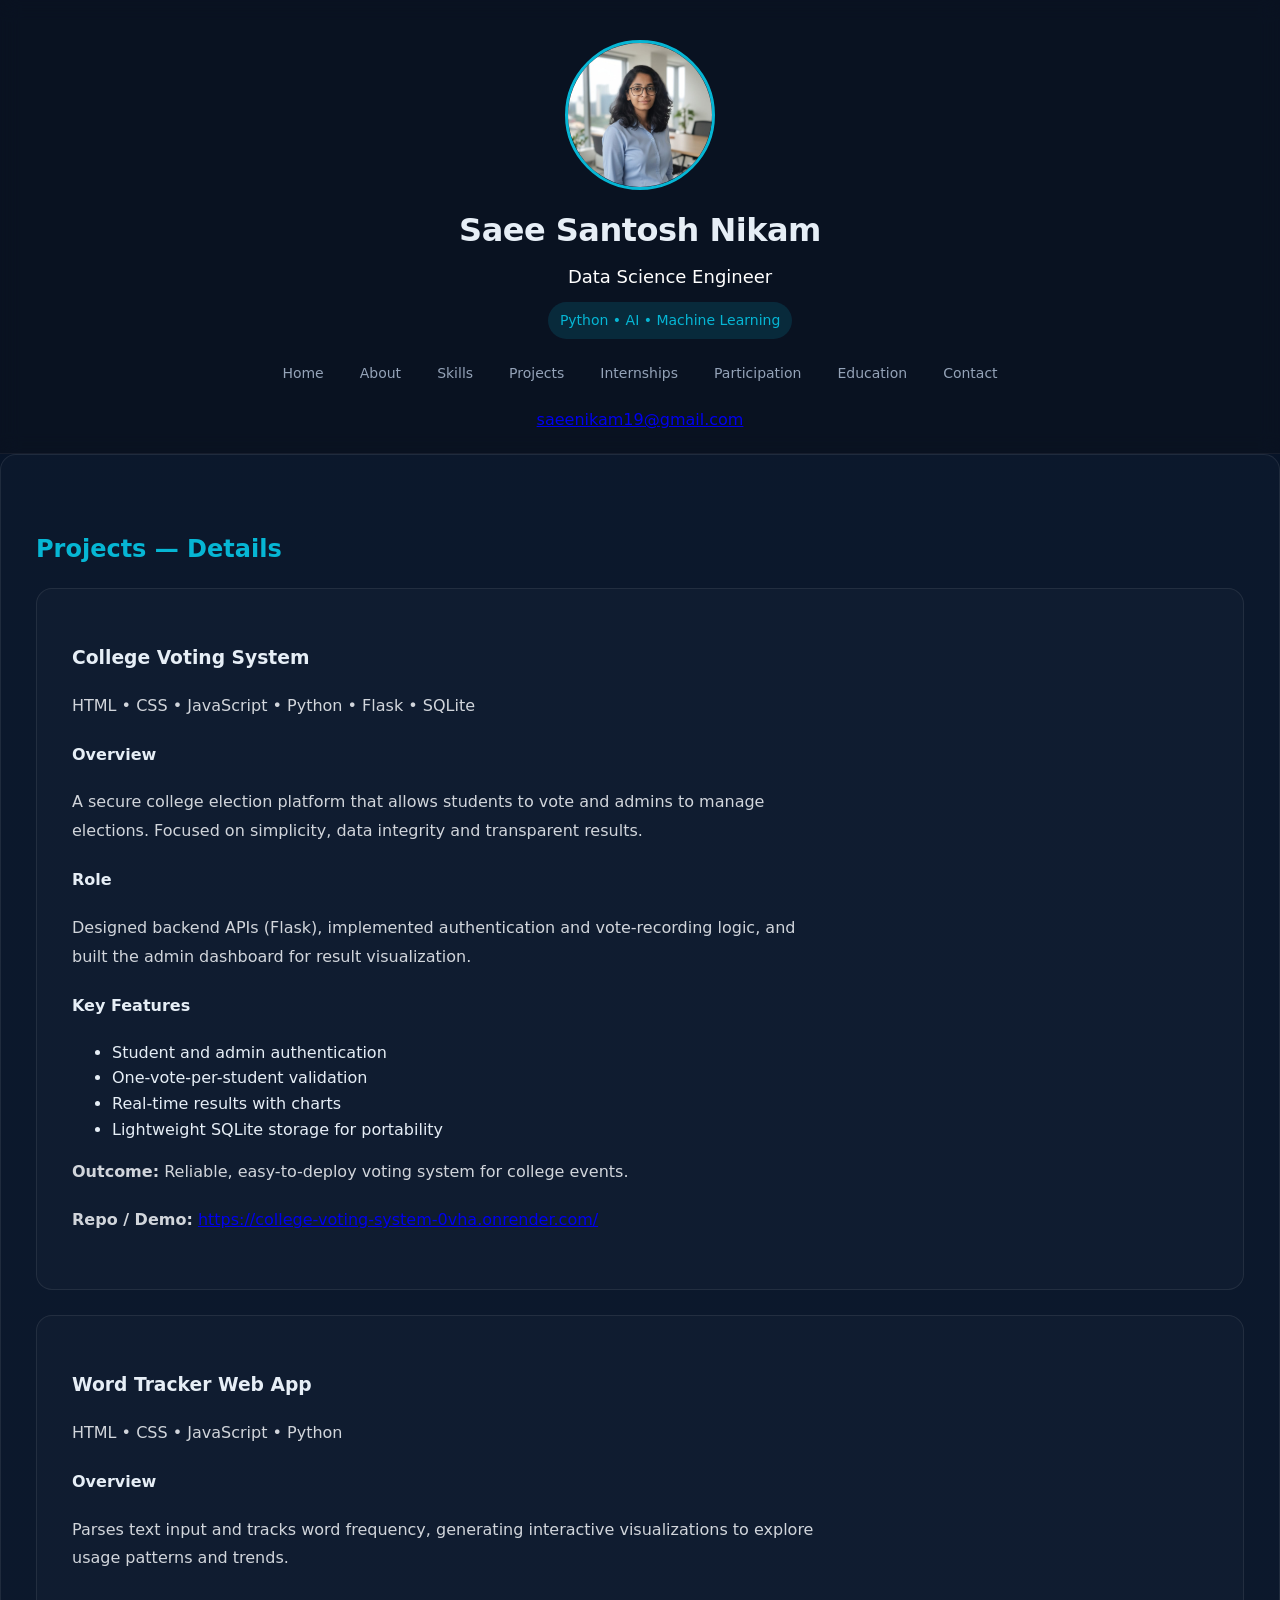
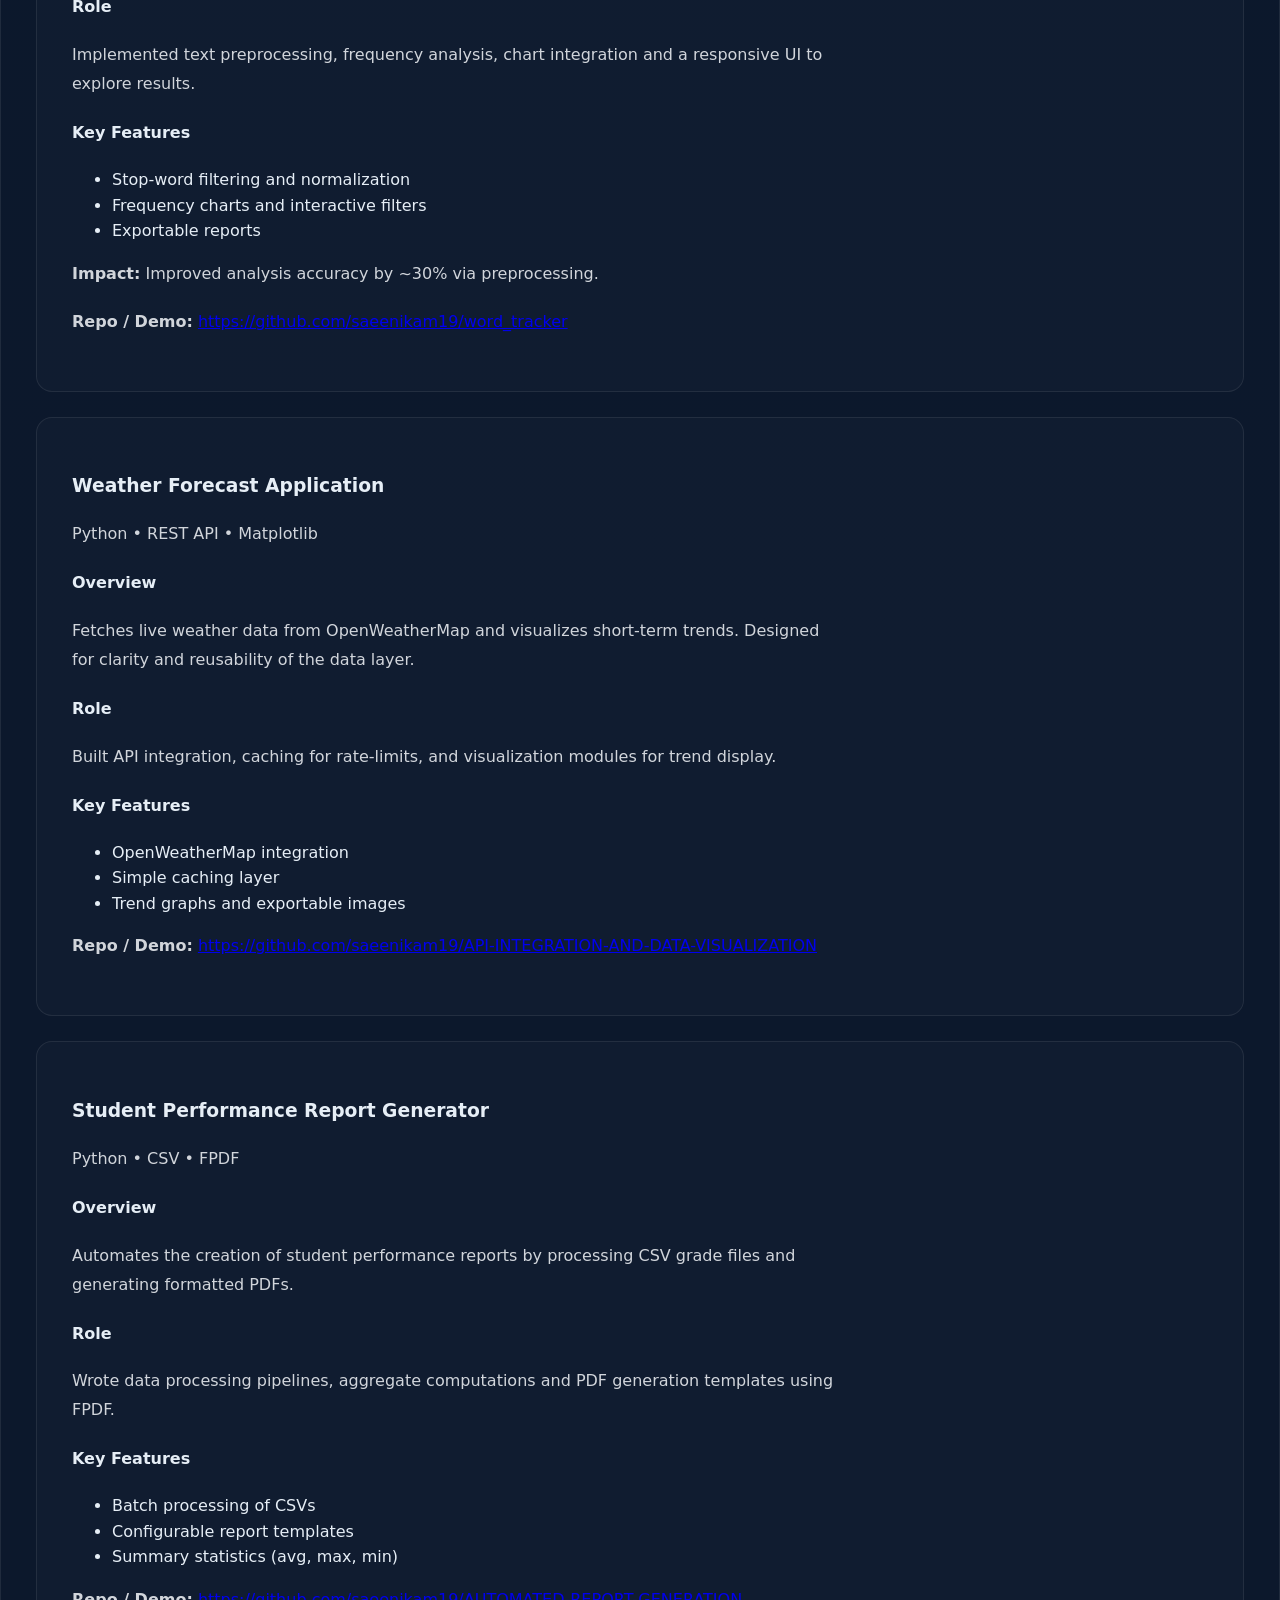
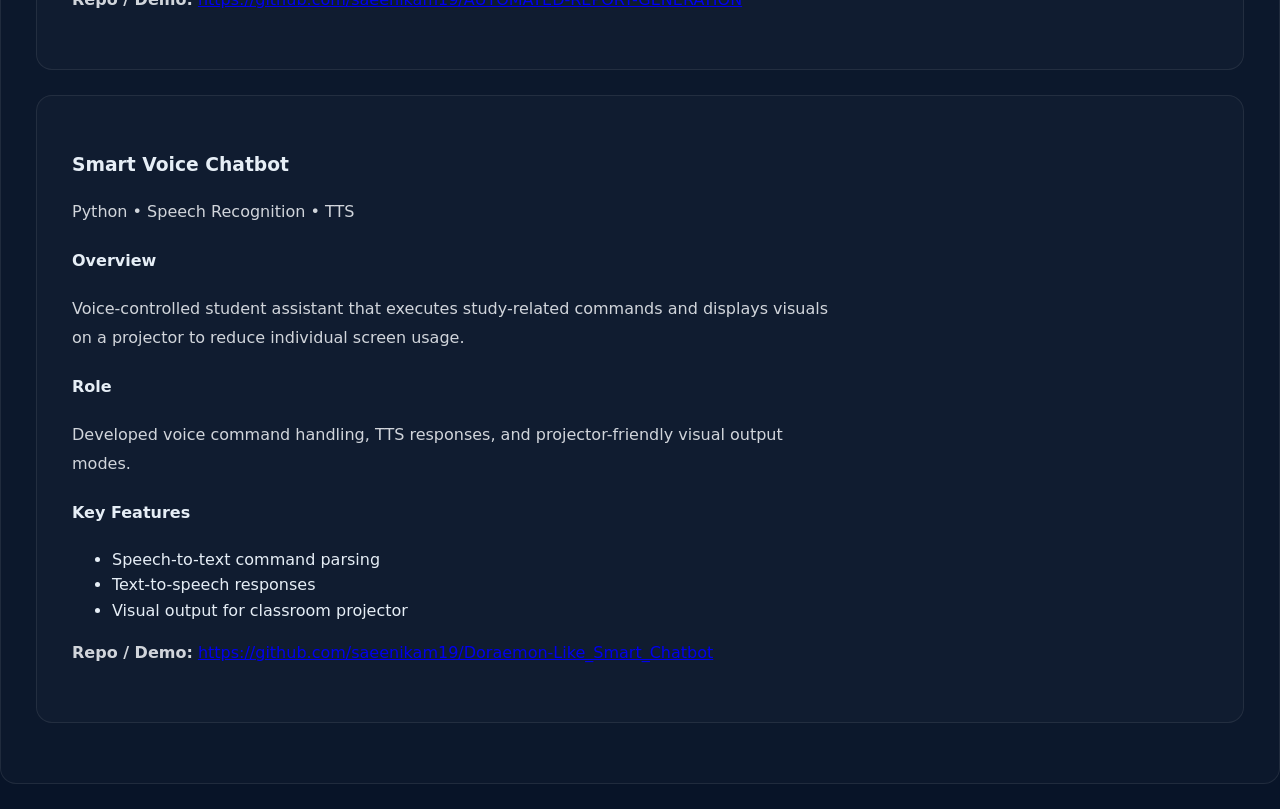
==== projects.html @ 454333f4 "Add files via upload" ====
<!doctype html>
<html lang="en">
<head>
    <meta charset="utf-8" />
    <meta name="viewport" content="width=device-width,initial-scale=1" />
    <title>Projects — Saee Nikam</title>
    <link rel="stylesheet" href="improved.css">
    </head>
      <header class="site-header">
            <div class="img-container">
      <img src="Profile.jpg.jpeg" alt="Description">
      </div>
    <div class="container header-inner">
      <div class="brand">
        <h1 class="name">Saee Santosh Nikam</h1>
      <p class="role">
  Data Science Engineer <br>
  <span>Python • AI • Machine Learning</span>
</p>
      </div>
      <nav class="main-nav">
<a href="index.html">Home</a>
<a href="about.html">About</a>
<a href="skills.html">Skills</a>
<a href="projects.html">Projects</a>
<a href="experience.html">Internships</a>
<a href="Participation.html">Participation</a>
<a href="education.html">Education</a>
<a href="contact.html">Contact</a>

      </nav>
      <div class="links"><a href="mailto:saeenikam19@gmail.com">saeenikam19@gmail.com</a></div>
    </div>
  </header>
<section id="participation" class="card">
      <h2>Projects — Details</h2>

      <article class="project">
        <h1>College Voting System</h1>
        <p class="tech">HTML • CSS • JavaScript • Python • Flask • SQLite</p>
        <h4>Overview</h4>
        <p>A secure college election platform that allows students to vote and admins to manage elections. Focused on simplicity, data integrity and transparent results.</p>
        <h4>Role</h4>
        <p>Designed backend APIs (Flask), implemented authentication and vote-recording logic, and built the admin dashboard for result visualization.</p>
        <h4>Key Features</h4>
        <ul>
          <li>Student and admin authentication</li>
          <li>One-vote-per-student validation</li>
          <li>Real-time results with charts</li>
          <li>Lightweight SQLite storage for portability</li>
        </ul>
        <p class="meta"><strong>Outcome:</strong> Reliable, easy-to-deploy voting system for college events.</p>
        <p class="meta"><strong>Repo / Demo:</strong> <a href="https://college-voting-system-0vha.onrender.com/">https://college-voting-system-0vha.onrender.com/</a></p>
      </article>

      <article class="project" >
        <h1>Word Tracker Web App</h1>
        <p class="tech">HTML • CSS • JavaScript • Python</p>
        <h4>Overview</h4>
        <p>Parses text input and tracks word frequency, generating interactive visualizations to explore usage patterns and trends.</p>
        <h4>Role</h4>
        <p>Implemented text preprocessing, frequency analysis, chart integration and a responsive UI to explore results.</p>
        <h4>Key Features</h4>
        <ul>
          <li>Stop-word filtering and normalization</li>
          <li>Frequency charts and interactive filters</li>
          <li>Exportable reports</li>
        </ul>
        <p class="meta"><strong>Impact:</strong> Improved analysis accuracy by ~30% via preprocessing.</p>
        <p class="meta"><strong>Repo / Demo:</strong> <a href="https://github.com/saeenikam19/word_tracker">https://github.com/saeenikam19/word_tracker</a></p>
      </article>

      <article class="project" >
        <h1>Weather Forecast Application</h1>
        <p class="tech">Python • REST API • Matplotlib</p>
        <h4>Overview</h4>
        <p>Fetches live weather data from OpenWeatherMap and visualizes short-term trends. Designed for clarity and reusability of the data layer.</p>
        <h4>Role</h4>
        <p>Built API integration, caching for rate-limits, and visualization modules for trend display.</p>
        <h4>Key Features</h4>
        <ul>
          <li>OpenWeatherMap integration</li>
          <li>Simple caching layer</li>
          <li>Trend graphs and exportable images</li>
        </ul>
        <p class="meta"><strong>Repo / Demo:</strong> <a href="https://github.com/saeenikam19/API-INTEGRATION-AND-DATA-VISUALIZATION">https://github.com/saeenikam19/API-INTEGRATION-AND-DATA-VISUALIZATION</a></p>
      </article>

      <article class="project" >
        <h1>Student Performance Report Generator</h1>
        <p class="tech">Python • CSV • FPDF</p>
        <h4>Overview</h4>
        <p>Automates the creation of student performance reports by processing CSV grade files and generating formatted PDFs.</p>
        <h4>Role</h4>
        <p>Wrote data processing pipelines, aggregate computations and PDF generation templates using FPDF.</p>
        <h4>Key Features</h4>
        <ul>
          <li>Batch processing of CSVs</li>
          <li>Configurable report templates</li>
          <li>Summary statistics (avg, max, min)</li>
        </ul>
        <p class="meta"><strong>Repo / Demo:</strong> <a href="https://github.com/saeenikam19/AUTOMATED-REPORT-GENERATION">https://github.com/saeenikam19/AUTOMATED-REPORT-GENERATION</a></p>
      </article>

      <article class="project">
        <h1>Smart Voice Chatbot</h1>
        <p class="tech">Python • Speech Recognition • TTS</p>
        <h4>Overview</h4>
        <p>Voice-controlled student assistant that executes study-related commands and displays visuals on a projector to reduce individual screen usage.</p>
        <h4>Role</h4>
        <p>Developed voice command handling, TTS responses, and projector-friendly visual output modes.</p>
        <h4>Key Features</h4>
        <ul>
          <li>Speech-to-text command parsing</li>
          <li>Text-to-speech responses</li>
          <li>Visual output for classroom projector</li>
        </ul>
        <p class="meta"><strong>Repo / Demo:</strong> <a href="https://github.com/saeenikam19/Doraemon-Like_Smart_Chatbot">https://github.com/saeenikam19/Doraemon-Like_Smart_Chatbot</a></p>
      </article>

    </section>

</html>
---- improved.css ----
:root {
  --bg: #0f1724;
  --card-bg: rgba(255, 255, 255, 0.02);
  --card-border: rgba(255, 255, 255, 0.08);
  --accent: #06b6d4;
  --muted: #94a3b8;
  --text: #e6eef6;
  --text-soft: #d1d5db;
}

* {
  box-sizing: border-box;
}

body {
  margin: 0;
  font-family: 'Inter', system-ui, -apple-system, sans-serif;
  background: linear-gradient(180deg, #071428 0%, #081428 60%);
  color: var(--text);
  line-height: 1.6;
  min-height: 100vh;
  -webkit-font-smoothing: antialiased;
}

.container {
  max-width: 900px;
  margin: 0 auto;
  padding: 0 20px;
}

.site-header {
  background: rgba(11, 18, 32, 0.8);
  padding: 40px 0 20px 0;
  text-align: center;
  border-bottom: 1px solid rgba(255, 255, 255, 0.05);
  backdrop-filter: blur(10px);
}

.img-container {
  margin-bottom: 15px;
}

img {
  width: 150px;
  height: 150px;
  object-fit: cover;
  border-radius: 50%;
  border: 3px solid var(--accent);
  display: block;
  margin: 0 auto;
}

.name {
  font-size: 32px;
  margin: 10px 0 5px;
  font-weight: 700;
  letter-spacing: -0.5px;
}

.role {
  font-size: 18px;
  font-weight: 400px;
  margin-bottom: 15px;
  color: #ffffff;
  margin-left: 7%;
}

.role span {
  display: inline-block;
  margin-top: 8px;
  padding: 6px 12px;
  border-radius: 20px;
  background: rgba(6, 182, 212, 0.15);
  color: #06b6d4;
  font-size: 14px;
  font-weight: 500;
}

.main-nav {
  display: flex;
  justify-content: center;
  flex-wrap: wrap;
  gap: 8px;
  margin-bottom: 15px;
}

.main-nav a {
  color: var(--muted);
  text-decoration: none;
  padding: 8px 14px;
  border-radius: 8px;
  font-size: 14px;
  transition: 0.3s;
}

.main-nav a:hover, .main-nav a.active {
  color: var(--text);
  background: rgba(255, 255, 255, 0.05);
}

.main-nav a.active {
  background: var(--accent);
  color: #042029;
  font-weight: 600;
}

.card, .project, .participation-item, .experience-item {
  background: var(--card-bg);
  border: 1px solid var(--card-border);
  border-radius: 16px;
  padding: 35px;
  margin-bottom: 25px;
  transition: transform 0.2s ease, border-color 0.2s ease;
}

.card:hover, .project:hover, .participation-item:hover {
  border-color: rgba(6, 182, 212, 0.4);
  background: rgba(255, 255, 255, 0.03);
}

.card-header, .participation-header, .project-header {
  display: flex;
  justify-content: space-between;
  align-items: center;
  margin-bottom: 15px;
}
#participation .cta {
  display: inline-block;
  padding: 12px 28px;
  background: #06b6d4;
  color: white;
  text-decoration: none;
  font-weight: 600;
  border-radius: 8px;
  transition: background 0.3s ease, transform 0.2s ease;
}


#participation .cta:hover {
  background: #afbabd;
  transform: scale(1.05);
}
h2 { font-size: 24px; margin: 40px 0 20px; color: var(--accent); }
h3 { margin: 0; font-size: 20px; }


p {
  line-height: 1.8;             
  color: var(--text-soft);     
  font-size: 16px;              
  max-width: 75ch;              
  margin: 0 0 1.2rem 0;
}


.year, .tag {
  background: var(--accent);
  color: #042029;
  padding: 4px 12px;
  border-radius: 6px;
  font-size: 12px;
  font-weight: 700;
  white-space: nowrap;
}


@media (max-width: 768px) {
  .container { padding: 0 15px; }
  
  .card, .project, .participation-item {
    padding: 20px;
  }

  .card-header, .participation-header {
    flex-direction: column;
    align-items: flex-start;
    gap: 10px;
  }

  img {
    width: 120px;
    height: 120px;
  }

  .name { font-size: 24px; }
}
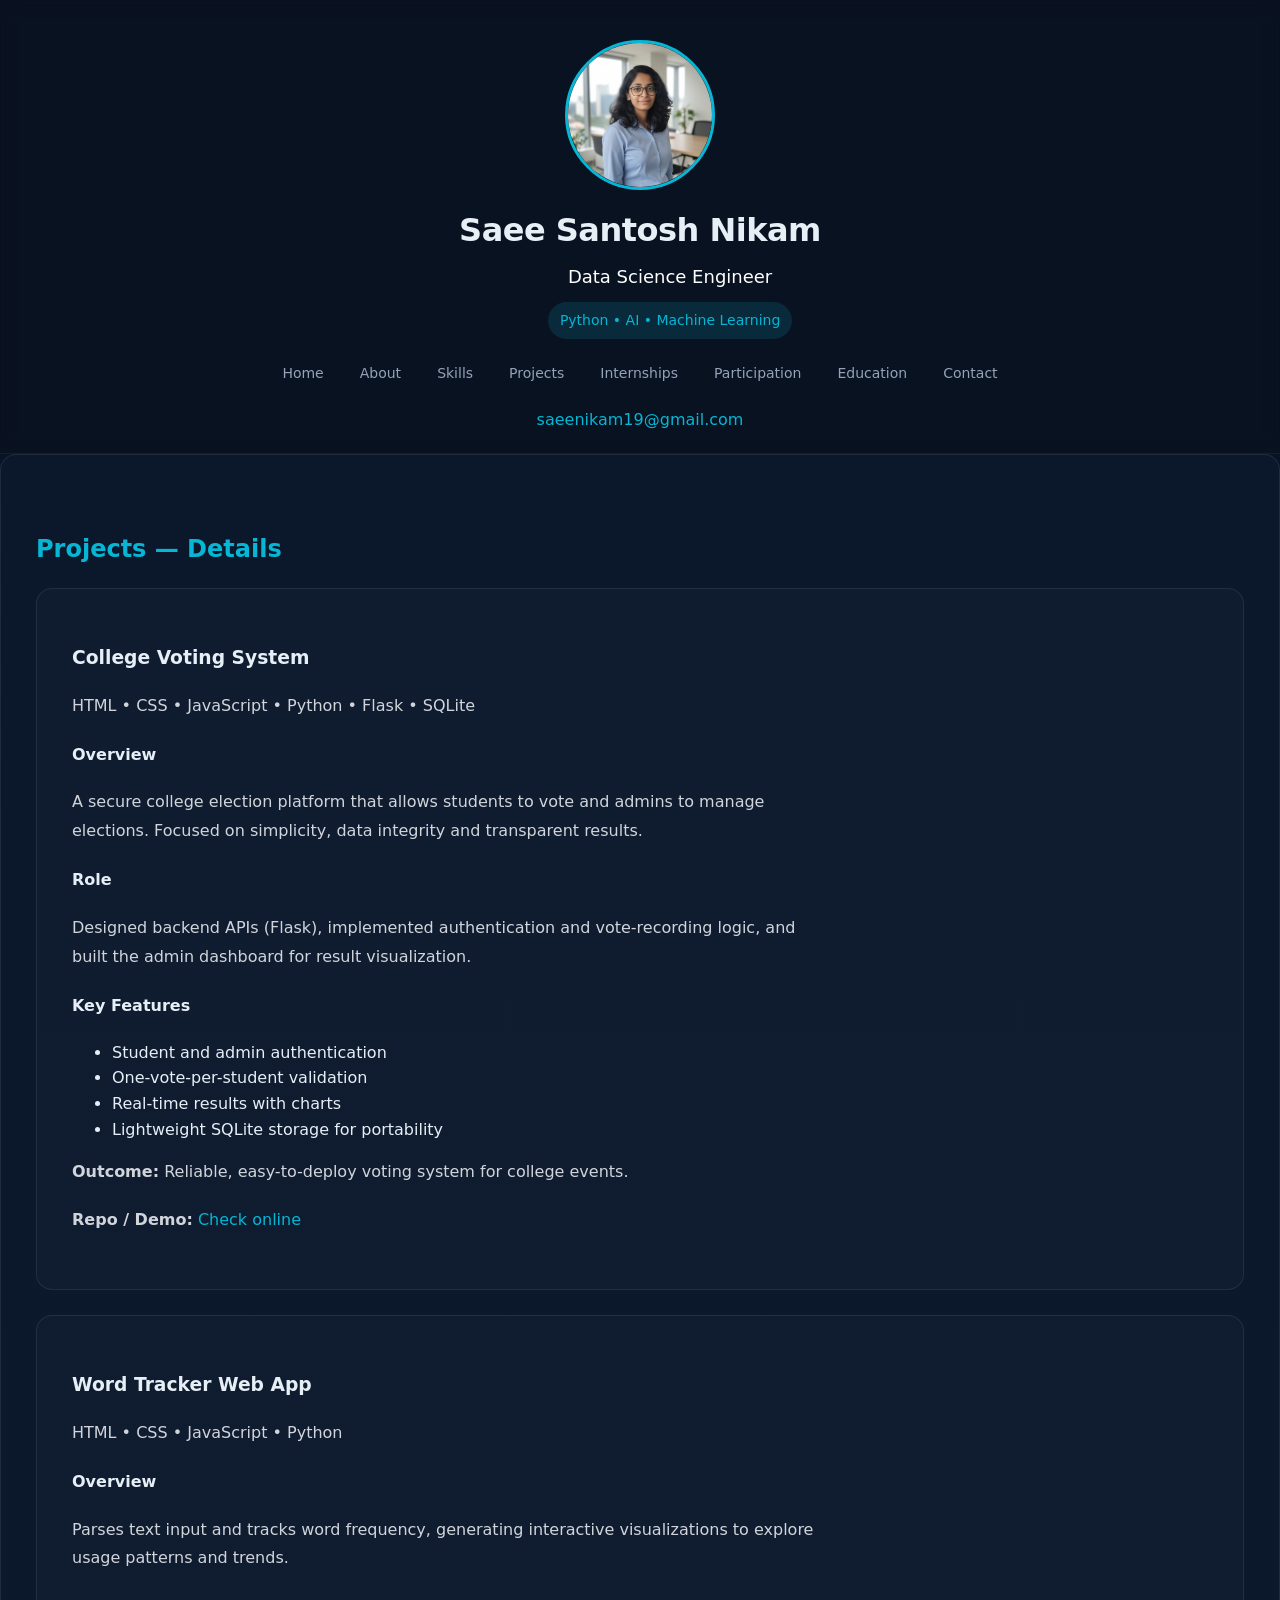
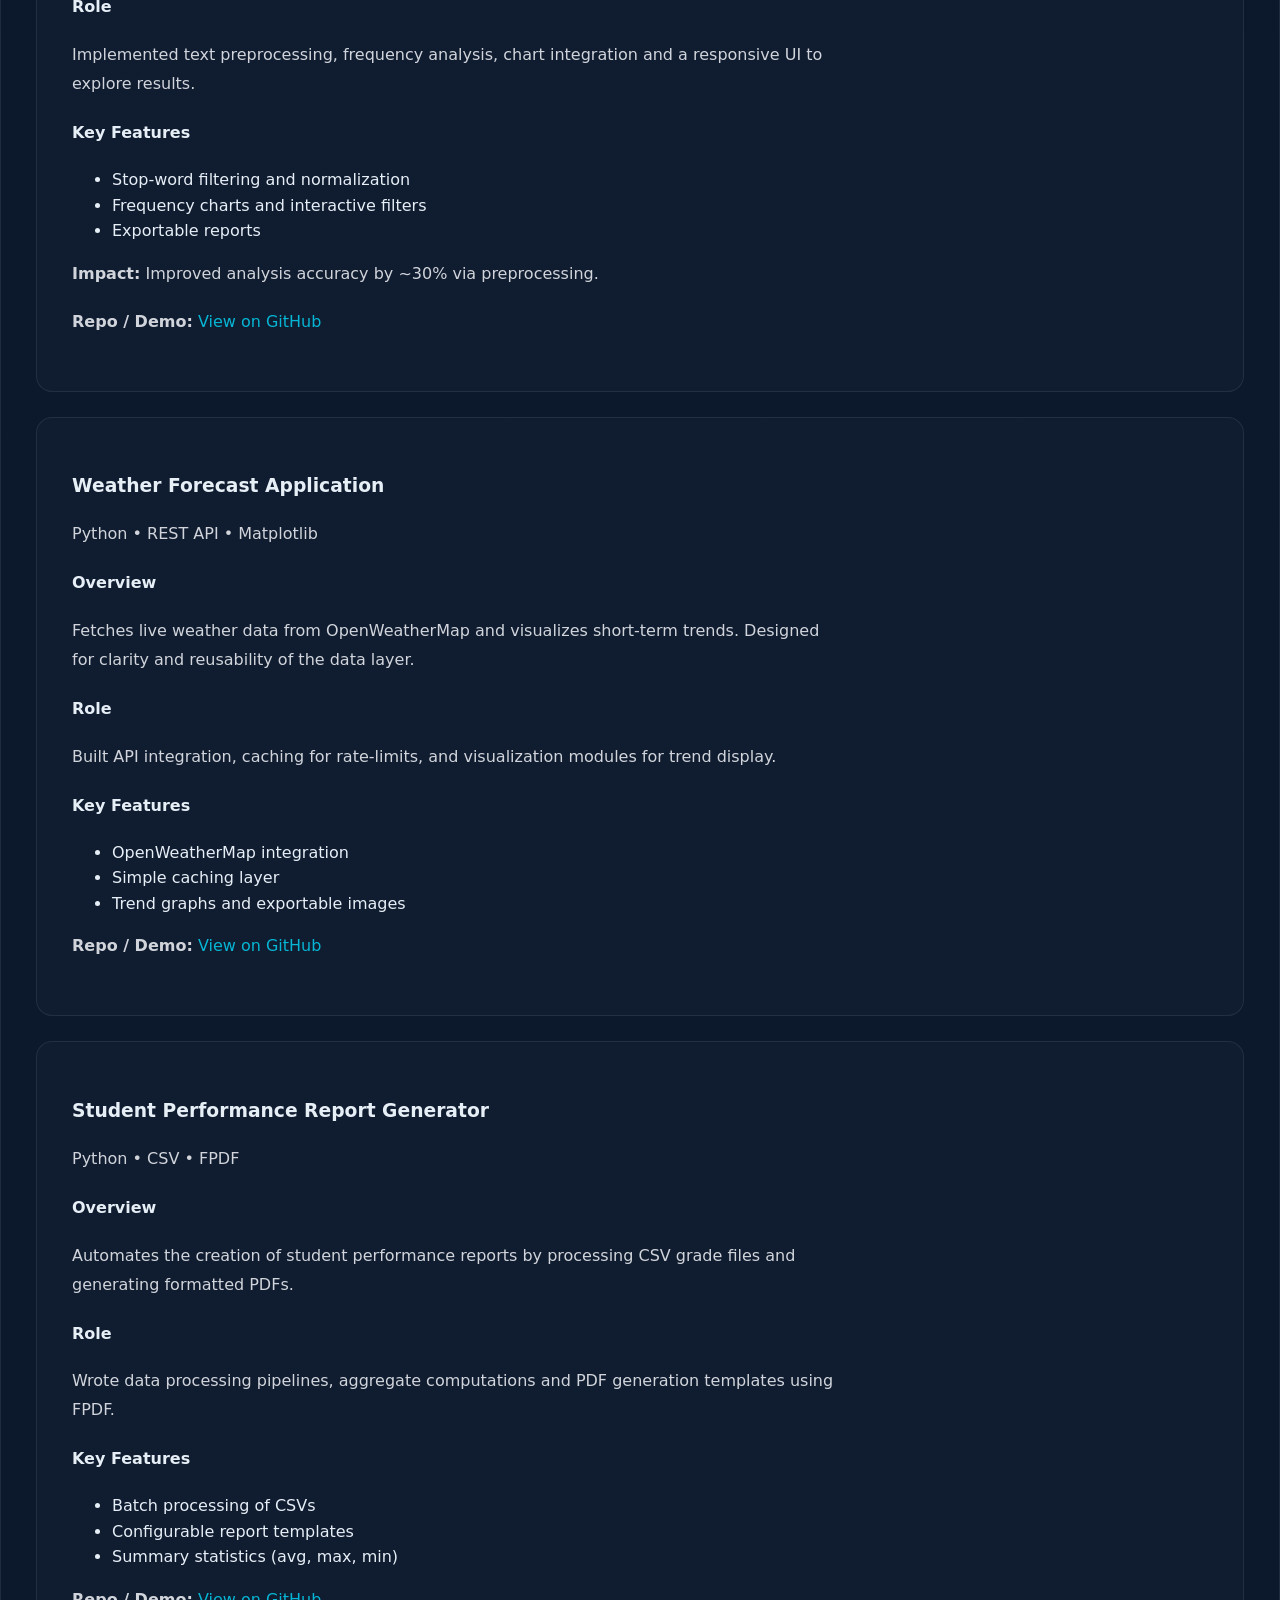
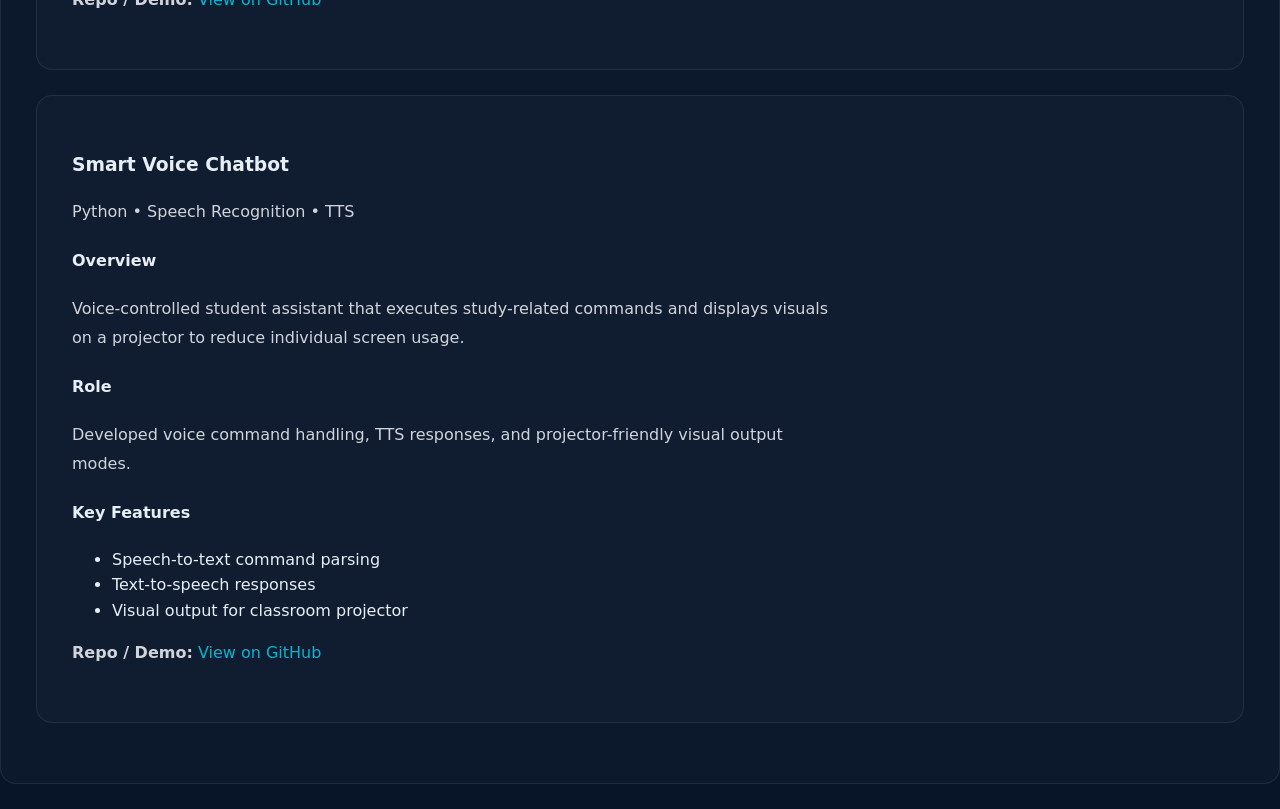
==== commit 6cf094ef: "Update projects.html" ====
--- a/projects.html
+++ b/projects.html
@@ -50,7 +50,7 @@
           <li>Lightweight SQLite storage for portability</li>
         </ul>
         <p class="meta"><strong>Outcome:</strong> Reliable, easy-to-deploy voting system for college events.</p>
-        <p class="meta"><strong>Repo / Demo:</strong> <a href="https://college-voting-system-0vha.onrender.com/">https://college-voting-system-0vha.onrender.com/</a></p>
+        <p class="meta"><strong>Repo / Demo:</strong> <a href="https://college-voting-system-0vha.onrender.com/">Check online</a></p>
       </article>
 
       <article class="project" >
@@ -67,7 +67,7 @@
           <li>Exportable reports</li>
         </ul>
         <p class="meta"><strong>Impact:</strong> Improved analysis accuracy by ~30% via preprocessing.</p>
-        <p class="meta"><strong>Repo / Demo:</strong> <a href="https://github.com/saeenikam19/word_tracker">https://github.com/saeenikam19/word_tracker</a></p>
+        <p class="meta"><strong>Repo / Demo:</strong> <a href="https://github.com/saeenikam19/word_tracker">View on GitHub</a></p>
       </article>
 
       <article class="project" >
@@ -83,7 +83,7 @@
           <li>Simple caching layer</li>
           <li>Trend graphs and exportable images</li>
         </ul>
-        <p class="meta"><strong>Repo / Demo:</strong> <a href="https://github.com/saeenikam19/API-INTEGRATION-AND-DATA-VISUALIZATION">https://github.com/saeenikam19/API-INTEGRATION-AND-DATA-VISUALIZATION</a></p>
+        <p class="meta"><strong>Repo / Demo:</strong> <a href="https://github.com/saeenikam19/API-INTEGRATION-AND-DATA-VISUALIZATION">View on GitHub</a></p>
       </article>
 
       <article class="project" >
@@ -99,7 +99,7 @@
           <li>Configurable report templates</li>
           <li>Summary statistics (avg, max, min)</li>
         </ul>
-        <p class="meta"><strong>Repo / Demo:</strong> <a href="https://github.com/saeenikam19/AUTOMATED-REPORT-GENERATION">https://github.com/saeenikam19/AUTOMATED-REPORT-GENERATION</a></p>
+        <p class="meta"><strong>Repo / Demo:</strong> <a href="https://github.com/saeenikam19/AUTOMATED-REPORT-GENERATION">View on GitHub</a></p>
       </article>
 
       <article class="project">
@@ -115,9 +115,9 @@
           <li>Text-to-speech responses</li>
           <li>Visual output for classroom projector</li>
         </ul>
-        <p class="meta"><strong>Repo / Demo:</strong> <a href="https://github.com/saeenikam19/Doraemon-Like_Smart_Chatbot">https://github.com/saeenikam19/Doraemon-Like_Smart_Chatbot</a></p>
+        <p class="meta"><strong>Repo / Demo:</strong> <a href="https://github.com/saeenikam19/Doraemon-Like_Smart_Chatbot">View on GitHub</a></p>
       </article>
 
     </section>
 
-</html>+</html>
--- a/improved.css
+++ b/improved.css
@@ -98,7 +98,18 @@
   color: var(--text);
   background: rgba(255, 255, 255, 0.05);
 }
-
+.meta a {
+  color: var(--accent);
+  font-weight: 500;
+  text-decoration: none;
+  border-bottom: 1px solid transparent;
+  transition: all 0.3s ease;
+}
+
+.meta a:hover {
+  border-bottom: 1px solid var(--accent);
+  opacity: 0.8;
+}
 .main-nav a.active {
   background: var(--accent);
   color: #042029;
@@ -118,7 +129,13 @@
   border-color: rgba(6, 182, 212, 0.4);
   background: rgba(255, 255, 255, 0.03);
 }
-
+.links a {
+  color: var(--accent);
+  text-decoration: none;
+  font-weight: 500;
+  border-bottom: 1px solid transparent;
+  transition: all 0.3s ease;
+}
 .card-header, .participation-header, .project-header {
   display: flex;
   justify-content: space-between;
@@ -184,4 +201,4 @@
   }
 
   .name { font-size: 24px; }
-}+}
